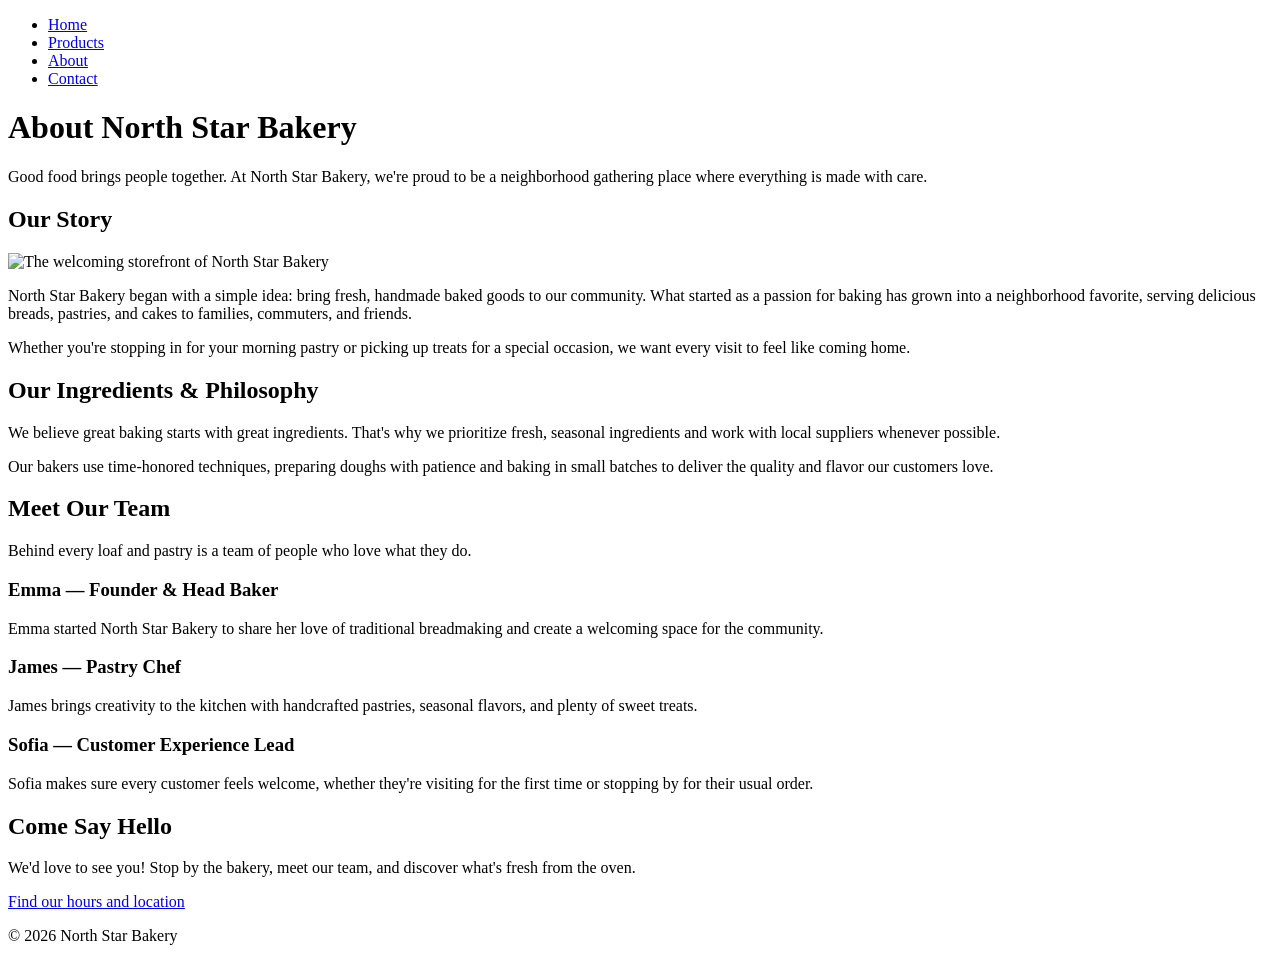
==== about.html @ 04a977d7 "Initial commit of task 2 files" ====
<!DOCTYPE html>
<html lang="en">

<head>
  <meta charset="UTF-8">
  <meta name="viewport" content="width=device-width, initial-scale=1.0">
  <title>North Star Bakery</title>
</head>

<body>
  <header>
    <nav aria-label="Main navigation">
      <ul>
        <li><a href="index.html">Home</a></li>
        <li><a href="products.html">Products</a></li>
        <li><a href="about.html">About</a></li>
        <li><a href="contact.html">Contact</a></li>
      </ul>
    </nav>
  </header>



  <main>
    <h1>About North Star Bakery</h1>
    <p>
      Good food brings people together. At North Star Bakery,
      we're proud to be a neighborhood gathering place where
      everything is made with care.
    </p>

    <section>
      <h2>Our Story</h2>
      <img src="media/bakery-storefront.jpg" alt="The welcoming storefront of North Star Bakery">
      <p>
        North Star Bakery began with a simple idea: bring fresh,
        handmade baked goods to our community. What started as
        a passion for baking has grown into a neighborhood
        favorite, serving delicious breads, pastries, and cakes
        to families, commuters, and friends.
      </p>
      <p>
        Whether you're stopping in for your morning pastry or
        picking up treats for a special occasion, we want every
        visit to feel like coming home.
      </p>
    </section>

    <section>
      <h2>Our Ingredients & Philosophy</h2>
      <p>
        We believe great baking starts with great ingredients.
        That's why we prioritize fresh, seasonal ingredients
        and work with local suppliers whenever possible.
      </p>
      <p>
        Our bakers use time-honored techniques, preparing doughs
        with patience and baking in small batches to deliver
        the quality and flavor our customers love.
      </p>
    </section>

    <section>
      <h2>Meet Our Team</h2>
      <p>
        Behind every loaf and pastry is a team of people who
        love what they do.
      </p>

      <h3>Emma — Founder & Head Baker</h3>
      <p>
        Emma started North Star Bakery to share her love of
        traditional breadmaking and create a welcoming space
        for the community.
      </p>

      <h3>James — Pastry Chef</h3>
      <p>
        James brings creativity to the kitchen with handcrafted
        pastries, seasonal flavors, and plenty of sweet treats.
      </p>

      <h3>Sofia — Customer Experience Lead</h3>
      <p>
        Sofia makes sure every customer feels welcome, whether
        they're visiting for the first time or stopping by
        for their usual order.
      </p>
    </section>

    <section>
      <h2>Come Say Hello</h2>
      <p>
        We'd love to see you! Stop by the bakery, meet our team,
        and discover what's fresh from the oven.
      </p>
      <p>
        <a href="contact.html">Find our hours and location</a>
      </p>
    </section>
  </main>


  <footer>
    <p>&copy; 2026 North Star Bakery</p>
  </footer>
</body>

</html>
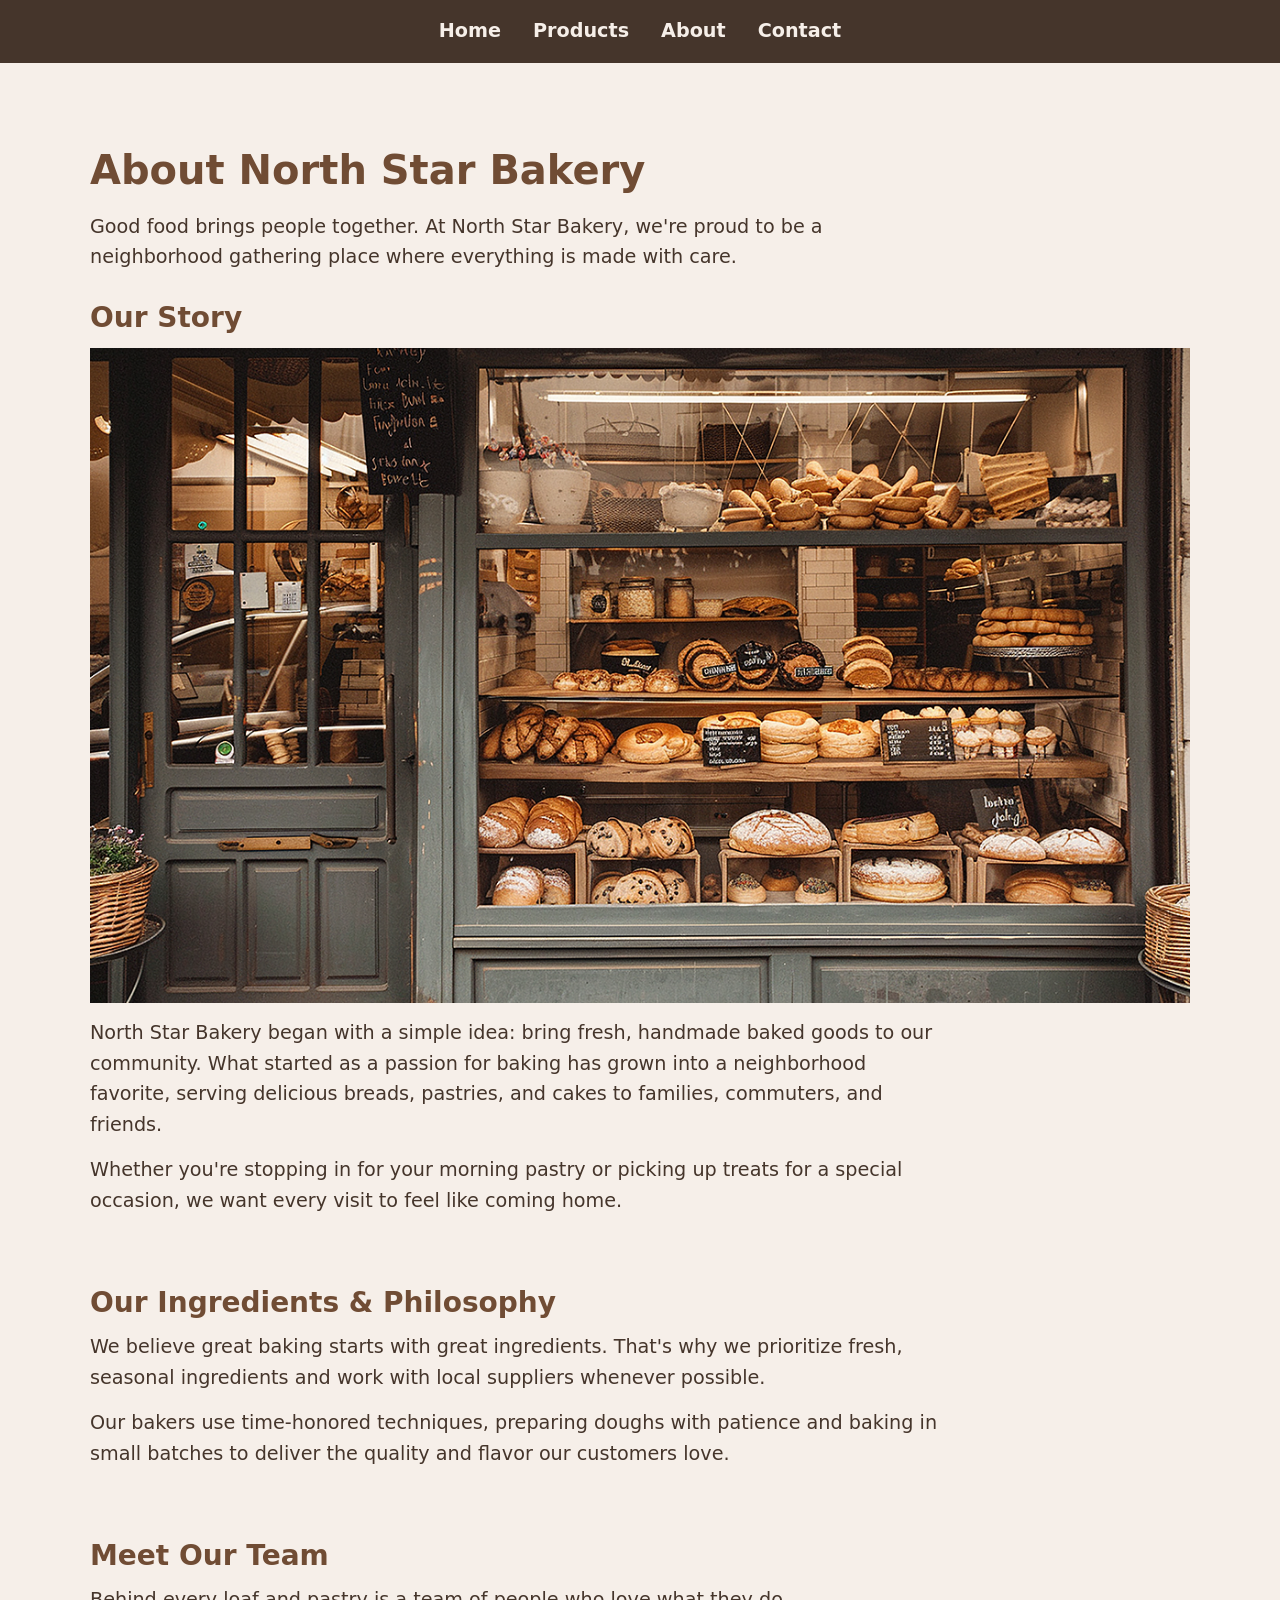
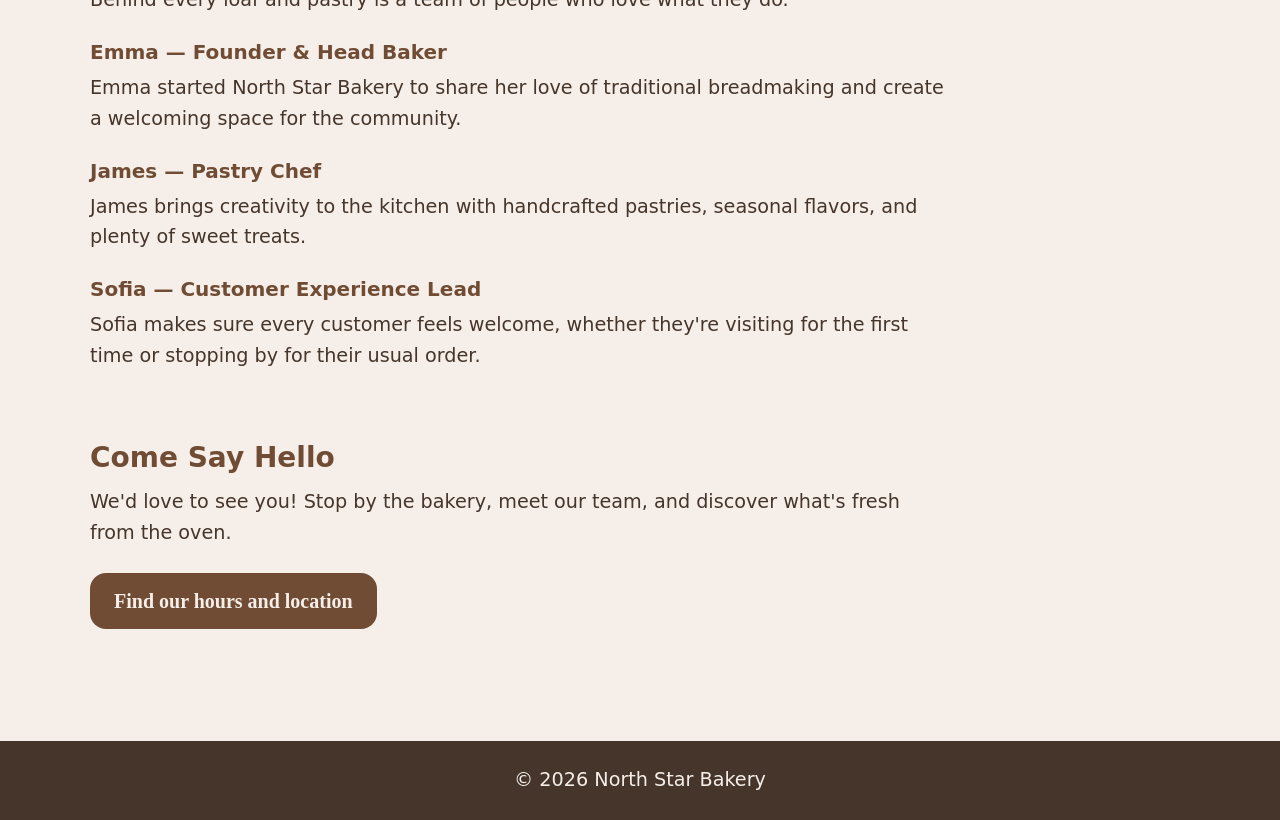
==== commit 45ef6d51: "Add initial styling" ====
--- a/about.html
+++ b/about.html
@@ -4,6 +4,7 @@
 <head>
   <meta charset="UTF-8">
   <meta name="viewport" content="width=device-width, initial-scale=1.0">
+  <link rel="stylesheet" href="css/styles.css">
   <title>North Star Bakery</title>
 </head>
 
@@ -31,7 +32,7 @@
 
     <section>
       <h2>Our Story</h2>
-      <img src="media/bakery-storefront.jpg" alt="The welcoming storefront of North Star Bakery">
+      <img src="images/bakery-storefront_c.png" alt="The welcoming storefront of North Star Bakery">
       <p>
         North Star Bakery began with a simple idea: bring fresh,
         handmade baked goods to our community. What started as
@@ -95,7 +96,7 @@
         and discover what's fresh from the oven.
       </p>
       <p>
-        <a href="contact.html">Find our hours and location</a>
+        <a href="contact.html" class="btn">Find our hours and location</a>
       </p>
     </section>
   </main>
--- a/css/styles.css
+++ b/css/styles.css
@@ -0,0 +1,237 @@
+/* North Star Bakery Styles v1.0 */
+
+/* Branding */
+:root {
+  --cream: #f6efe9;
+  --oat: #e1cfbc;
+  --taupe: #977b63;
+  --brown: #704c34;
+  --espresso: #45352b;
+  --font-body: Seravek, 'Gill Sans Nova', Ubuntu, Calibri, 'DejaVu Sans', source-sans-pro,
+    sans-serif;
+  --font-heading:Charter, 'Bitstream Charter', 'Sitka Text', Cambria, serif;
+  font-size: 16px;
+}
+
+body {
+  margin: 0;
+  background-color: var(--cream);
+  color: var(--espresso);
+  font-family:var(--font-body);
+  font-size: 1rem;
+  line-height: 1.6;
+}
+
+h1,
+h2,
+h3 {
+  color: var(--brown);
+  font-family: var(--font-heading)
+  line-height: 1.2;
+}
+
+h1 {
+  font-size: 2.5rem;
+}
+
+h2 {
+  font-size: 1.75rem;
+}
+
+h3 {
+  font-size: 1.25rem;
+}
+
+h1, h2, h3, h4, h5, h6 {
+  margin-bottom:.25em;
+}
+
+a {
+  color: var(--brown);
+}
+
+a:hover {
+  text-decoration: none;
+}
+
+/* Header and navigation */
+
+header {
+  background-color: var(--espresso);
+  padding: 1rem;
+}
+
+nav ul {
+  display: flex;
+  flex-wrap: wrap;
+  justify-content: center;
+  gap: 1rem 2rem;
+  margin: 0;
+  padding: 0;
+  list-style: none;
+}
+
+nav a {
+  color: var(--cream);
+  text-decoration: none;
+  font-weight: bold;
+}
+
+nav a:hover {
+  text-decoration: underline;
+}
+
+/* Main content */
+
+main {
+  max-width: 1100px;
+  margin: 0 auto;
+  padding: 1.5rem;
+}
+
+aside {
+  padding: 1.5rem 1rem;
+}
+
+section {
+  margin-bottom: 3rem;
+}
+
+p {
+  max-width: 70ch;
+  margin:.25em 0 .75em;
+}
+
+img,
+video {
+  max-width: 100%;
+  height: auto;
+}
+
+figure {
+  margin: 1.5rem 0;
+}
+
+figcaption {
+  font-style: italic;
+}
+
+audio {
+  max-width: 100%;
+}
+
+/* Forms */
+
+fieldset {
+  border: 1px solid var(--taupe);
+  border-radius: 8px;
+  margin-bottom: 1.5rem;
+  padding: 1rem;
+}
+
+legend {
+  font-weight: bold;
+}
+
+label {
+  display: block;
+  font-weight: bold;
+  margin-bottom: 0.25rem;
+}
+
+input,
+select,
+textarea {
+  box-sizing: border-box;
+  width: 100%;
+  max-width: 500px;
+  padding: 0.75rem;
+  border: 1px solid var(--taupe);
+  border-radius: 4px;
+  font: inherit;
+}
+
+button, .btn {
+  background-color: var(--brown);
+  color: var(--cream);
+  padding: 0.75rem 1.5rem;
+  border: none;
+  border-radius: 1rem;
+  font-size:1.25rem;
+  font-weight: bold;
+  font-family:var(--font-heading);
+  cursor: pointer;
+  margin-top:.5em;
+}
+
+button:hover, .btn:hover {
+  background-color: var(--espresso);
+}
+
+a:focus-visible,
+button:focus-visible,
+input:focus-visible,
+select:focus-visible,
+textarea:focus-visible {
+  outline: 2px solid var(--brown);
+  outline-offset: 3px;
+}
+
+/* Footer */
+
+footer {
+  background-color: var(--espresso);
+  color: var(--cream);
+  text-align: center;
+  padding: 1.5rem;
+}
+
+footer p {
+  margin: 0 auto;
+}
+
+/* Specific Styles */
+.btn {
+  display:inline-block;
+  text-decoration: none;
+}
+
+/* Larger screens */
+
+@media (min-width: 960px) {
+  body {
+    font-size:1.2rem;
+  }
+  main {
+    padding: 3rem 2rem;
+  }
+
+  aside {
+    padding: 3.5rem 1.5rem;
+  }
+
+  section {
+    margin-bottom: 4rem;
+  }
+
+  .cols {
+    display: flex;
+    gap: 1.5em;
+  }
+  .col-1 {
+    flex: 1;
+  }
+
+  .col-2 {
+    flex: 2;
+  }
+
+  .col-1, .col-2 {
+    min-width: 0;
+  }
+
+  .main-container {
+    max-width: 1100px;
+    margin: 0 auto;
+  }
+}
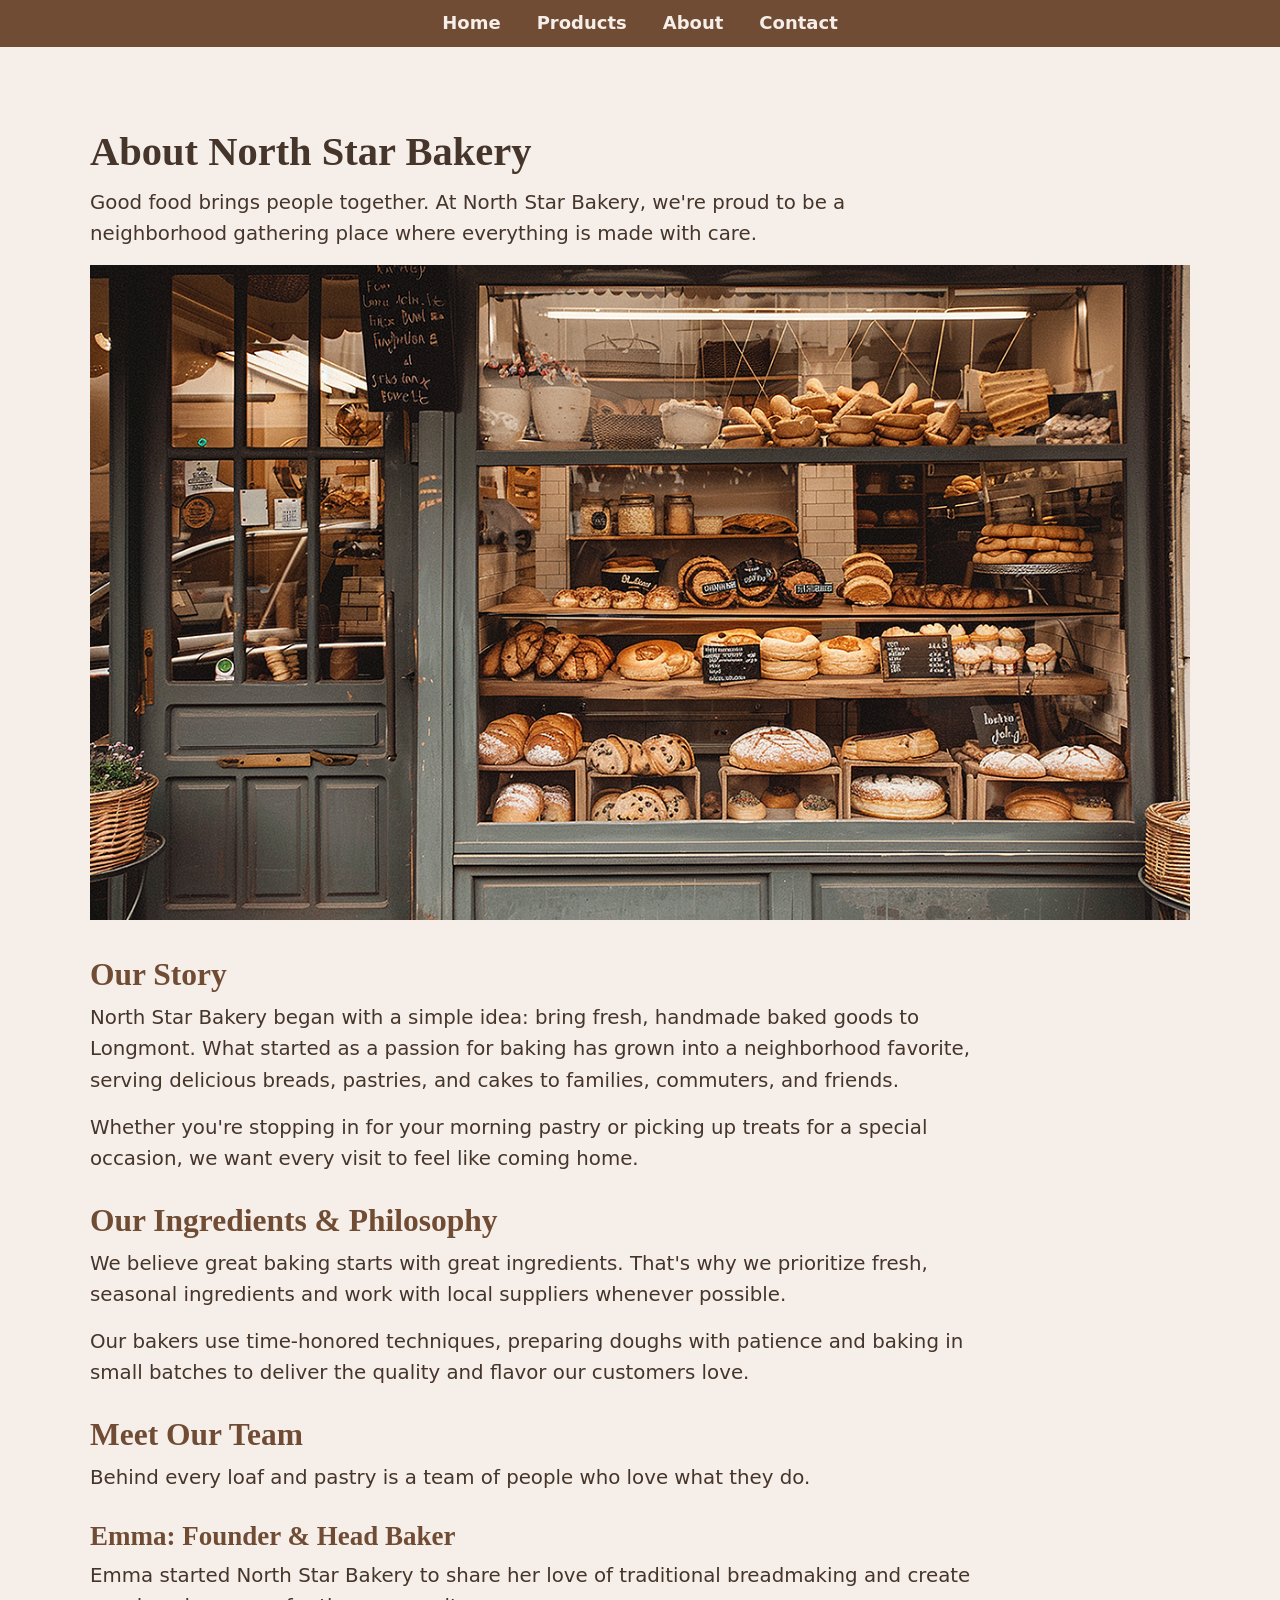
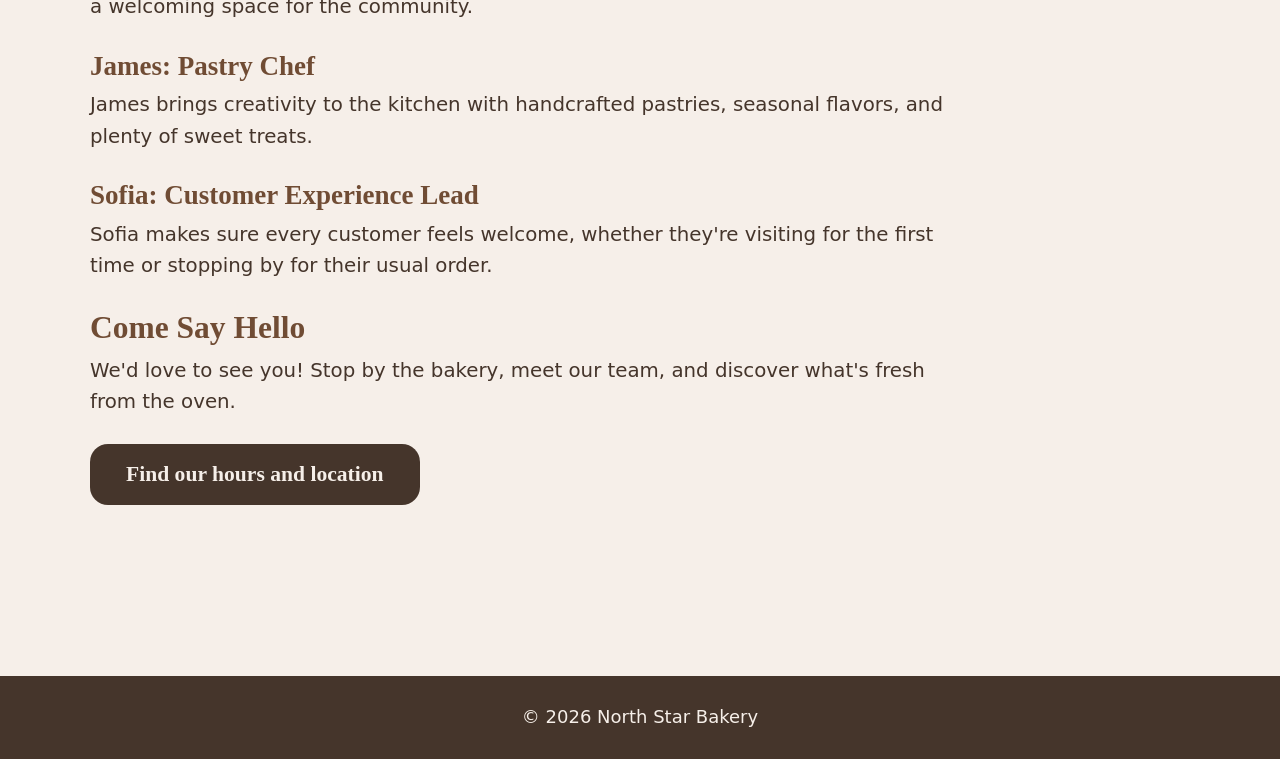
==== commit a9cde185: "Refined styling" ====
--- a/about.html
+++ b/about.html
@@ -31,11 +31,12 @@
     </p>
 
     <section>
+      <img src="images/bakery-storefront_c.png" alt="The welcoming storefront of North Star Bakery">
       <h2>Our Story</h2>
-      <img src="images/bakery-storefront_c.png" alt="The welcoming storefront of North Star Bakery">
+
       <p>
         North Star Bakery began with a simple idea: bring fresh,
-        handmade baked goods to our community. What started as
+        handmade baked goods to Longmont. What started as
         a passion for baking has grown into a neighborhood
         favorite, serving delicious breads, pastries, and cakes
         to families, commuters, and friends.
@@ -68,20 +69,20 @@
         love what they do.
       </p>
 
-      <h3>Emma — Founder & Head Baker</h3>
+      <h3>Emma: Founder & Head Baker</h3>
       <p>
         Emma started North Star Bakery to share her love of
         traditional breadmaking and create a welcoming space
         for the community.
       </p>
 
-      <h3>James — Pastry Chef</h3>
+      <h3>James: Pastry Chef</h3>
       <p>
         James brings creativity to the kitchen with handcrafted
         pastries, seasonal flavors, and plenty of sweet treats.
       </p>
 
-      <h3>Sofia — Customer Experience Lead</h3>
+      <h3>Sofia: Customer Experience Lead</h3>
       <p>
         Sofia makes sure every customer feels welcome, whether
         they're visiting for the first time or stopping by
--- a/css/styles.css
+++ b/css/styles.css
@@ -7,17 +7,18 @@
   --taupe: #977b63;
   --brown: #704c34;
   --espresso: #45352b;
-  --font-body: Seravek, 'Gill Sans Nova', Ubuntu, Calibri, 'DejaVu Sans', source-sans-pro,
+  --font-body:
+    Seravek, 'Gill Sans Nova', Ubuntu, Calibri, 'DejaVu Sans', source-sans-pro,
     sans-serif;
-  --font-heading:Charter, 'Bitstream Charter', 'Sitka Text', Cambria, serif;
-  font-size: 16px;
+  --font-heading: Charter, 'Bitstream Charter', 'Sitka Text', Cambria, serif;
+  font-size: 17px;
 }
 
 body {
   margin: 0;
   background-color: var(--cream);
   color: var(--espresso);
-  font-family:var(--font-body);
+  font-family: var(--font-body);
   font-size: 1rem;
   line-height: 1.6;
 }
@@ -26,12 +27,14 @@
 h2,
 h3 {
   color: var(--brown);
-  font-family: var(--font-heading)
+  font-family: var(--font-heading);
   line-height: 1.2;
+  font-weight: bold;
 }
 
 h1 {
-  font-size: 2.5rem;
+  font-size: 2.25rem;
+  color: var(--espresso);
 }
 
 h2 {
@@ -39,11 +42,17 @@
 }
 
 h3 {
-  font-size: 1.25rem;
-}
-
-h1, h2, h3, h4, h5, h6 {
-  margin-bottom:.25em;
+  font-size: 1.5rem;
+}
+
+h1,
+h2,
+h3,
+h4,
+h5,
+h6 {
+  margin-bottom: 0.25em;
+  line-height: 1.2;
 }
 
 a {
@@ -58,7 +67,9 @@
 
 header {
   background-color: var(--espresso);
-  padding: 1rem;
+  display: flex;
+  justify-content: center;
+  flex-direction: column;
 }
 
 nav ul {
@@ -67,8 +78,9 @@
   justify-content: center;
   gap: 1rem 2rem;
   margin: 0;
-  padding: 0;
+  padding: 0.5rem 0;
   list-style: none;
+  background: var(--brown);
 }
 
 nav a {
@@ -90,22 +102,26 @@
 }
 
 aside {
-  padding: 1.5rem 1rem;
+  padding: 0 1.5rem;
 }
 
 section {
-  margin-bottom: 3rem;
+  margin-bottom: 1.5rem;
 }
 
 p {
   max-width: 70ch;
-  margin:.25em 0 .75em;
+  margin: 0.25em 0 0.75em;
 }
 
 img,
 video {
   max-width: 100%;
   height: auto;
+}
+
+img {
+  object-fit: cover;
 }
 
 figure {
@@ -151,21 +167,23 @@
   font: inherit;
 }
 
-button, .btn {
-  background-color: var(--brown);
-  color: var(--cream);
-  padding: 0.75rem 1.5rem;
+button,
+.btn {
+  background-color: var(--espresso);
+  color: var(--cream);
+  padding: 0.75rem 2rem;
   border: none;
   border-radius: 1rem;
-  font-size:1.25rem;
-  font-weight: bold;
-  font-family:var(--font-heading);
+  font-size: 1.2rem;
+  font-weight: bold;
+  font-family: var(--font-heading);
   cursor: pointer;
-  margin-top:.5em;
-}
-
-button:hover, .btn:hover {
-  background-color: var(--espresso);
+  margin-top: 0.5em;
+}
+
+button:hover,
+.btn:hover {
+  background-color: var(--brown);
 }
 
 a:focus-visible,
@@ -184,6 +202,7 @@
   color: var(--cream);
   text-align: center;
   padding: 1.5rem;
+  margin-top: 5rem;
 }
 
 footer p {
@@ -192,26 +211,30 @@
 
 /* Specific Styles */
 .btn {
-  display:inline-block;
-  text-decoration: none;
+  display: inline-block;
+  text-decoration: none;
+}
+
+.site-logo {
+  font-family: var(--font-heading);
+  font-size: 2rem;
+  font-weight: bold;
+  color: var(--cream);
+  text-decoration: none;
+  text-align: center;
+  padding: 1rem 0;
 }
 
 /* Larger screens */
 
 @media (min-width: 960px) {
-  body {
-    font-size:1.2rem;
-  }
+  :root {
+    font-size: 18px;
+  }
+
   main {
     padding: 3rem 2rem;
-  }
-
-  aside {
-    padding: 3.5rem 1.5rem;
-  }
-
-  section {
-    margin-bottom: 4rem;
+    font-size: 1.1rem;
   }
 
   .cols {
@@ -226,7 +249,12 @@
     flex: 2;
   }
 
-  .col-1, .col-2 {
+  .cols aside {
+    padding: 3.5rem 1.5rem;
+  }
+
+  .col-1,
+  .col-2 {
     min-width: 0;
   }
 
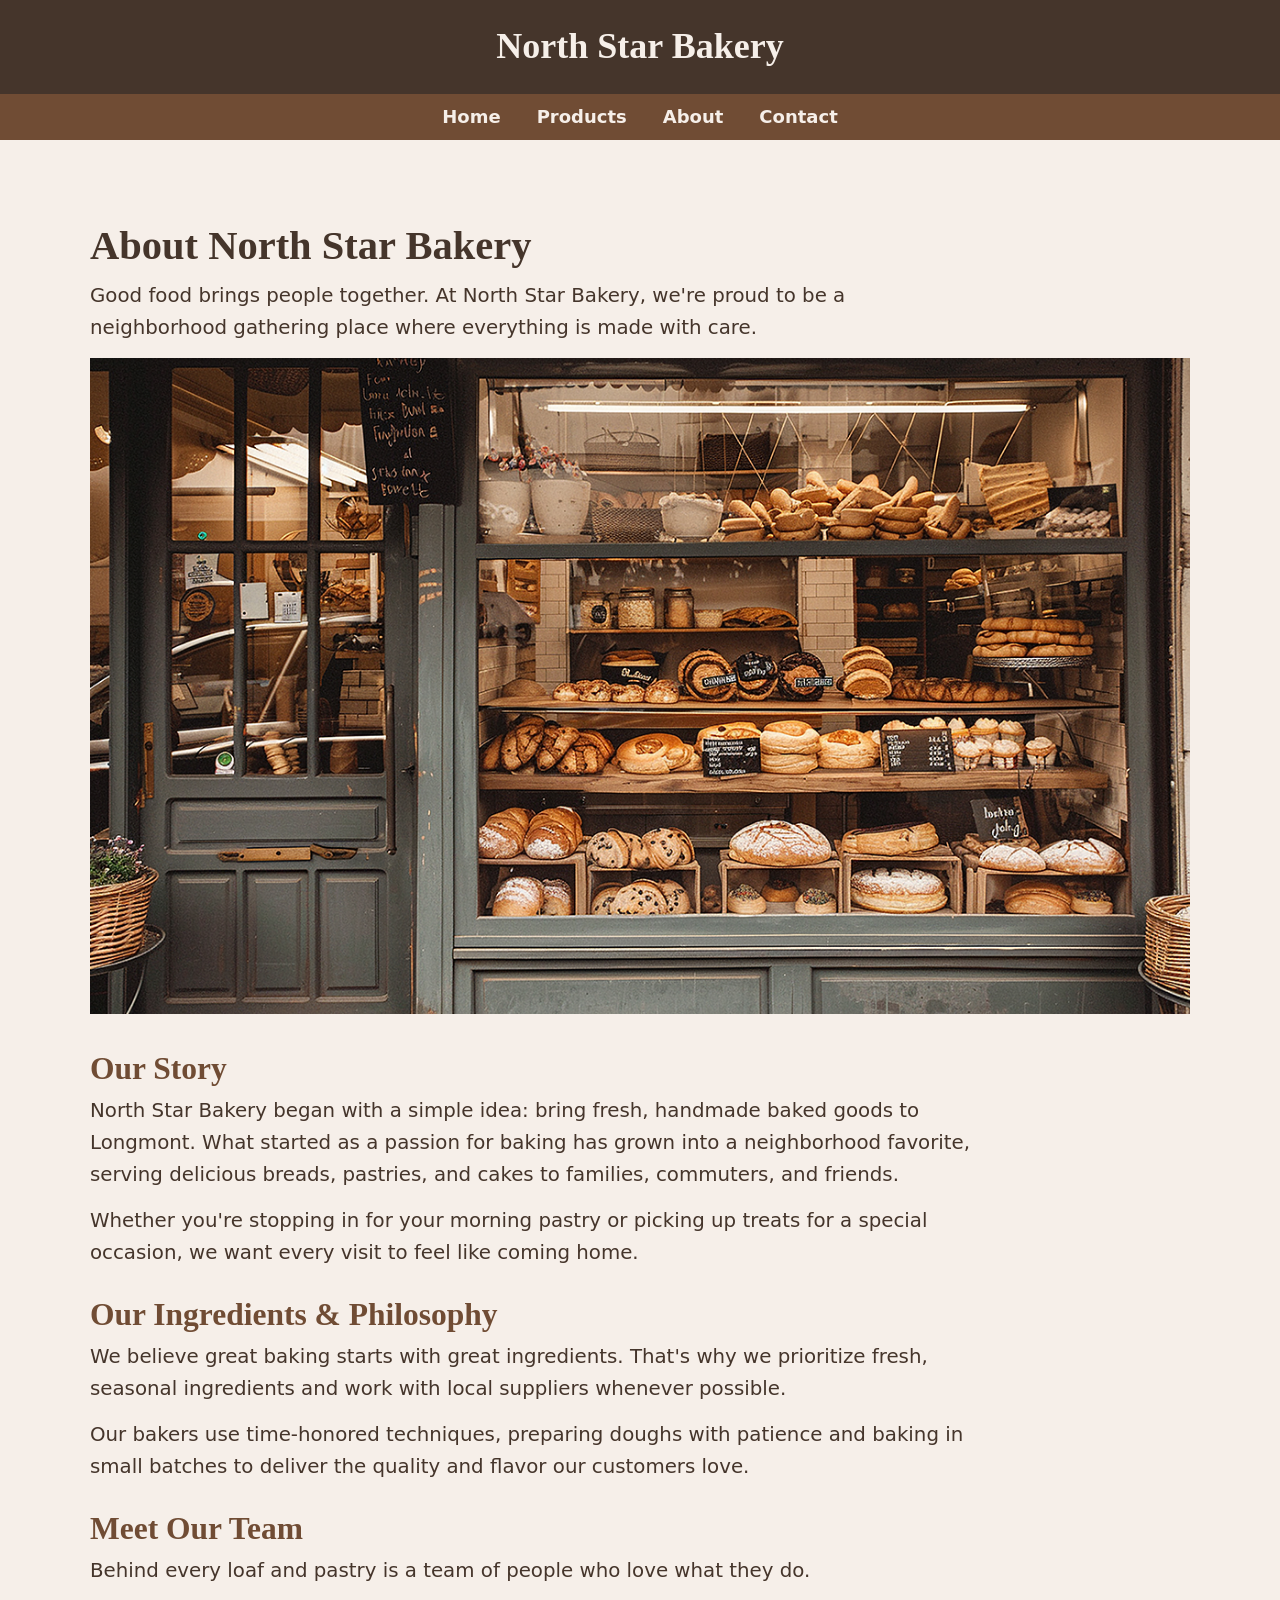
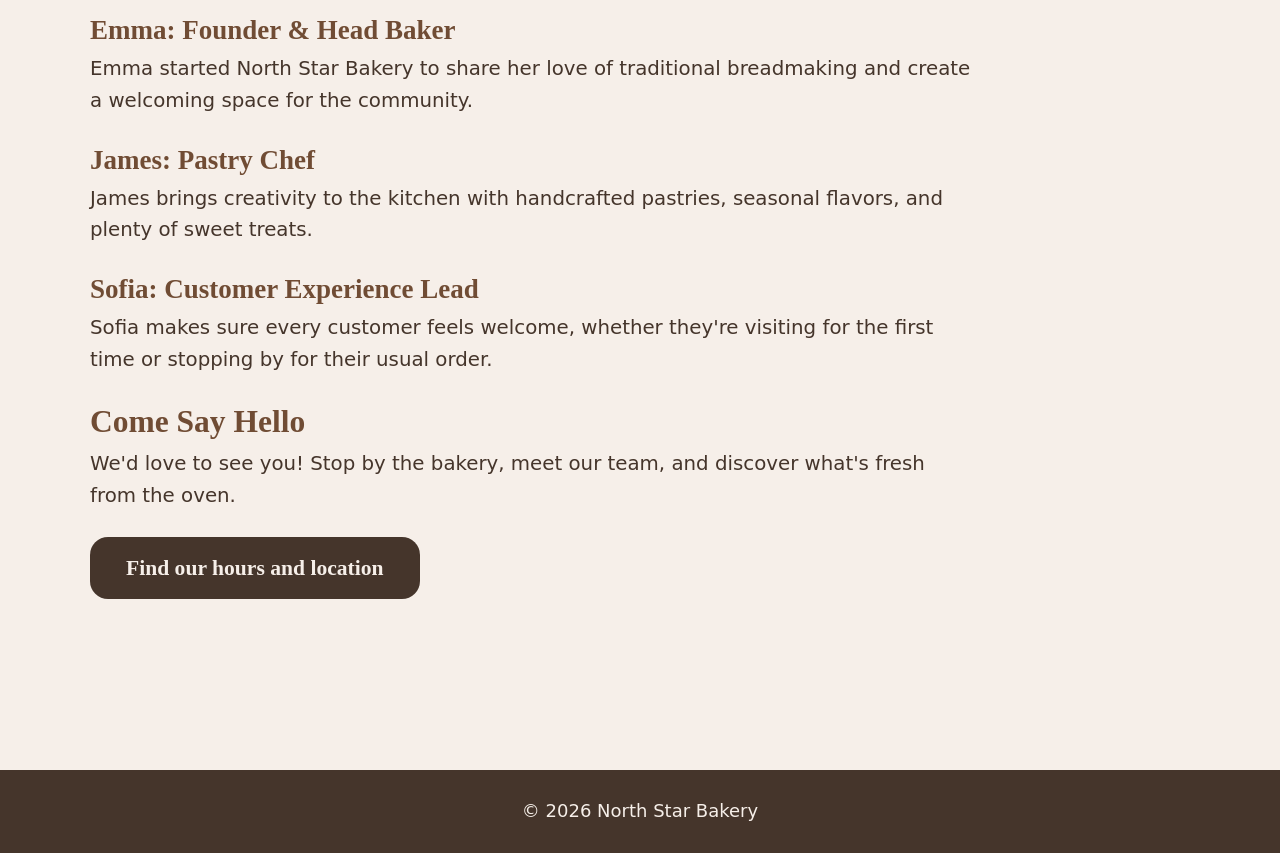
==== commit 6bb676e5: "Added logo to other pages" ====
--- a/about.html
+++ b/about.html
@@ -10,6 +10,7 @@
 
 <body>
   <header>
+    <a href="/" class="site-logo">North Star Bakery</a>
     <nav aria-label="Main navigation">
       <ul>
         <li><a href="index.html">Home</a></li>
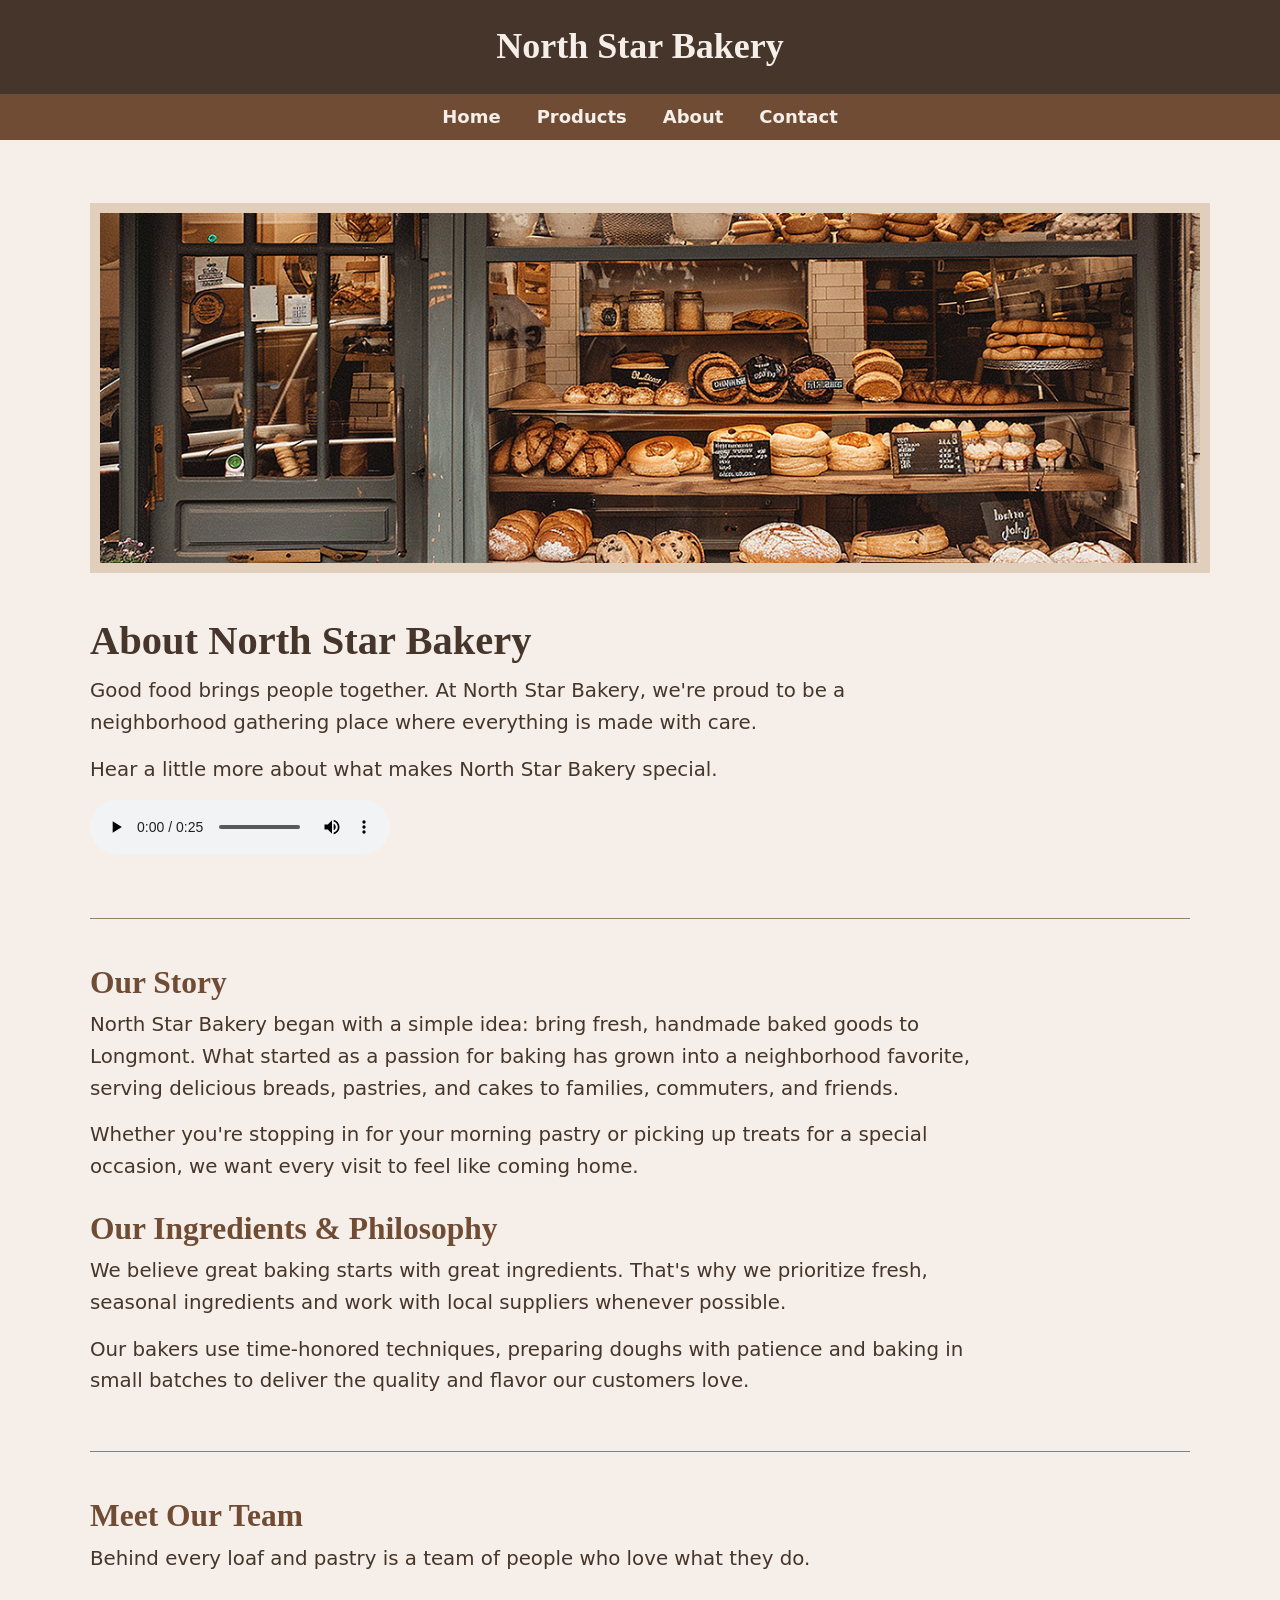
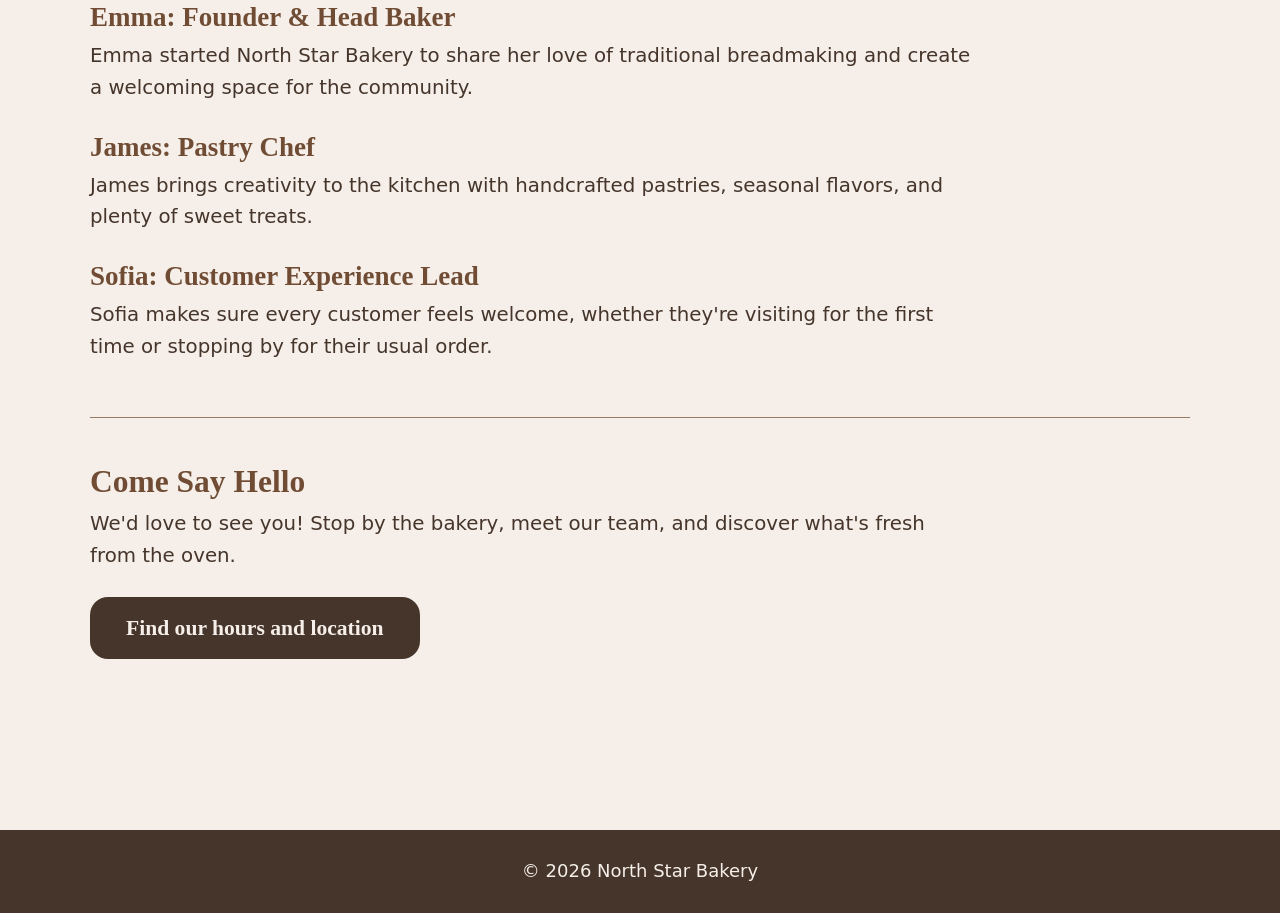
==== commit 3332c8c8: "Continued styling tweaks" ====
--- a/about.html
+++ b/about.html
@@ -21,18 +21,27 @@
     </nav>
   </header>
 
-
-
   <main>
-    <h1>About North Star Bakery</h1>
-    <p>
-      Good food brings people together. At North Star Bakery,
-      we're proud to be a neighborhood gathering place where
-      everything is made with care.
-    </p>
 
     <section>
-      <img src="images/bakery-storefront_c.png" alt="The welcoming storefront of North Star Bakery">
+      <img src="images/bakery-storefront_c.png" alt="The welcoming storefront of North Star Bakery" class="hero">
+      <h1>About North Star Bakery</h1>
+      <p>
+        Good food brings people together. At North Star Bakery,
+        we're proud to be a neighborhood gathering place where
+        everything is made with care.
+      </p>
+      <p>
+        Hear a little more about what makes North Star Bakery special.
+      </p>
+      <audio controls>
+        <source src="media/bakery-welcome_c.mp3" type="audio/mpeg">
+        Your browser does not support the audio element.
+      </audio>
+    </section>
+    <hr>
+    <section>
+
       <h2>Our Story</h2>
 
       <p>
@@ -62,7 +71,7 @@
         the quality and flavor our customers love.
       </p>
     </section>
-
+    <hr>
     <section>
       <h2>Meet Our Team</h2>
       <p>
@@ -90,7 +99,7 @@
         for their usual order.
       </p>
     </section>
-
+    <hr>
     <section>
       <h2>Come Say Hello</h2>
       <p>
--- a/css/styles.css
+++ b/css/styles.css
@@ -98,7 +98,7 @@
 main {
   max-width: 1100px;
   margin: 0 auto;
-  padding: 1.5rem;
+  padding: 1.5rem 2rem;
 }
 
 aside {
@@ -118,6 +118,8 @@
 video {
   max-width: 100%;
   height: auto;
+  border: 10px solid var(--oat);
+  margin-top: 0.5rem;
 }
 
 img {
@@ -130,6 +132,7 @@
 
 figcaption {
   font-style: italic;
+  line-height: 1.3;
 }
 
 audio {
@@ -143,16 +146,20 @@
   border-radius: 8px;
   margin-bottom: 1.5rem;
   padding: 1rem;
+  background: rgba(255, 255, 255, 0.3);
 }
 
 legend {
   font-weight: bold;
+  font-family: var(--font-heading);
+  font-size: 1.3rem;
 }
 
 label {
   display: block;
   font-weight: bold;
   margin-bottom: 0.25rem;
+  color: var(--brown);
 }
 
 input,
@@ -209,6 +216,12 @@
   margin: 0 auto;
 }
 
+hr {
+  border: 0;
+  border-top: 1px solid var(--taupe);
+  margin: 3rem 0 2.5rem;
+}
+
 /* Specific Styles */
 .btn {
   display: inline-block;
@@ -225,6 +238,19 @@
   padding: 1rem 0;
 }
 
+.hero {
+  max-height: 350px;
+  width: 100%;
+}
+
+.hero-home {
+  max-height: 500px;
+}
+
+.hr-sm {
+  margin: 1.5rem 0 1rem;
+}
+
 /* Larger screens */
 
 @media (min-width: 960px) {
@@ -241,6 +267,9 @@
     display: flex;
     gap: 1.5em;
   }
+  .col {
+    flex: 1;
+  }
   .col-1 {
     flex: 1;
   }
@@ -262,4 +291,19 @@
     max-width: 1100px;
     margin: 0 auto;
   }
-}
+
+  .img-right {
+    float: right;
+    margin-bottom: 1.5rem;
+    margin-left: 2rem;
+  }
+  .max-w-phone {
+    max-width: 400px;
+  }
+  .max-w-tablet {
+    max-width: 750px;
+  }
+  .max-w-screen {
+    max-width: 960px;
+  }
+}
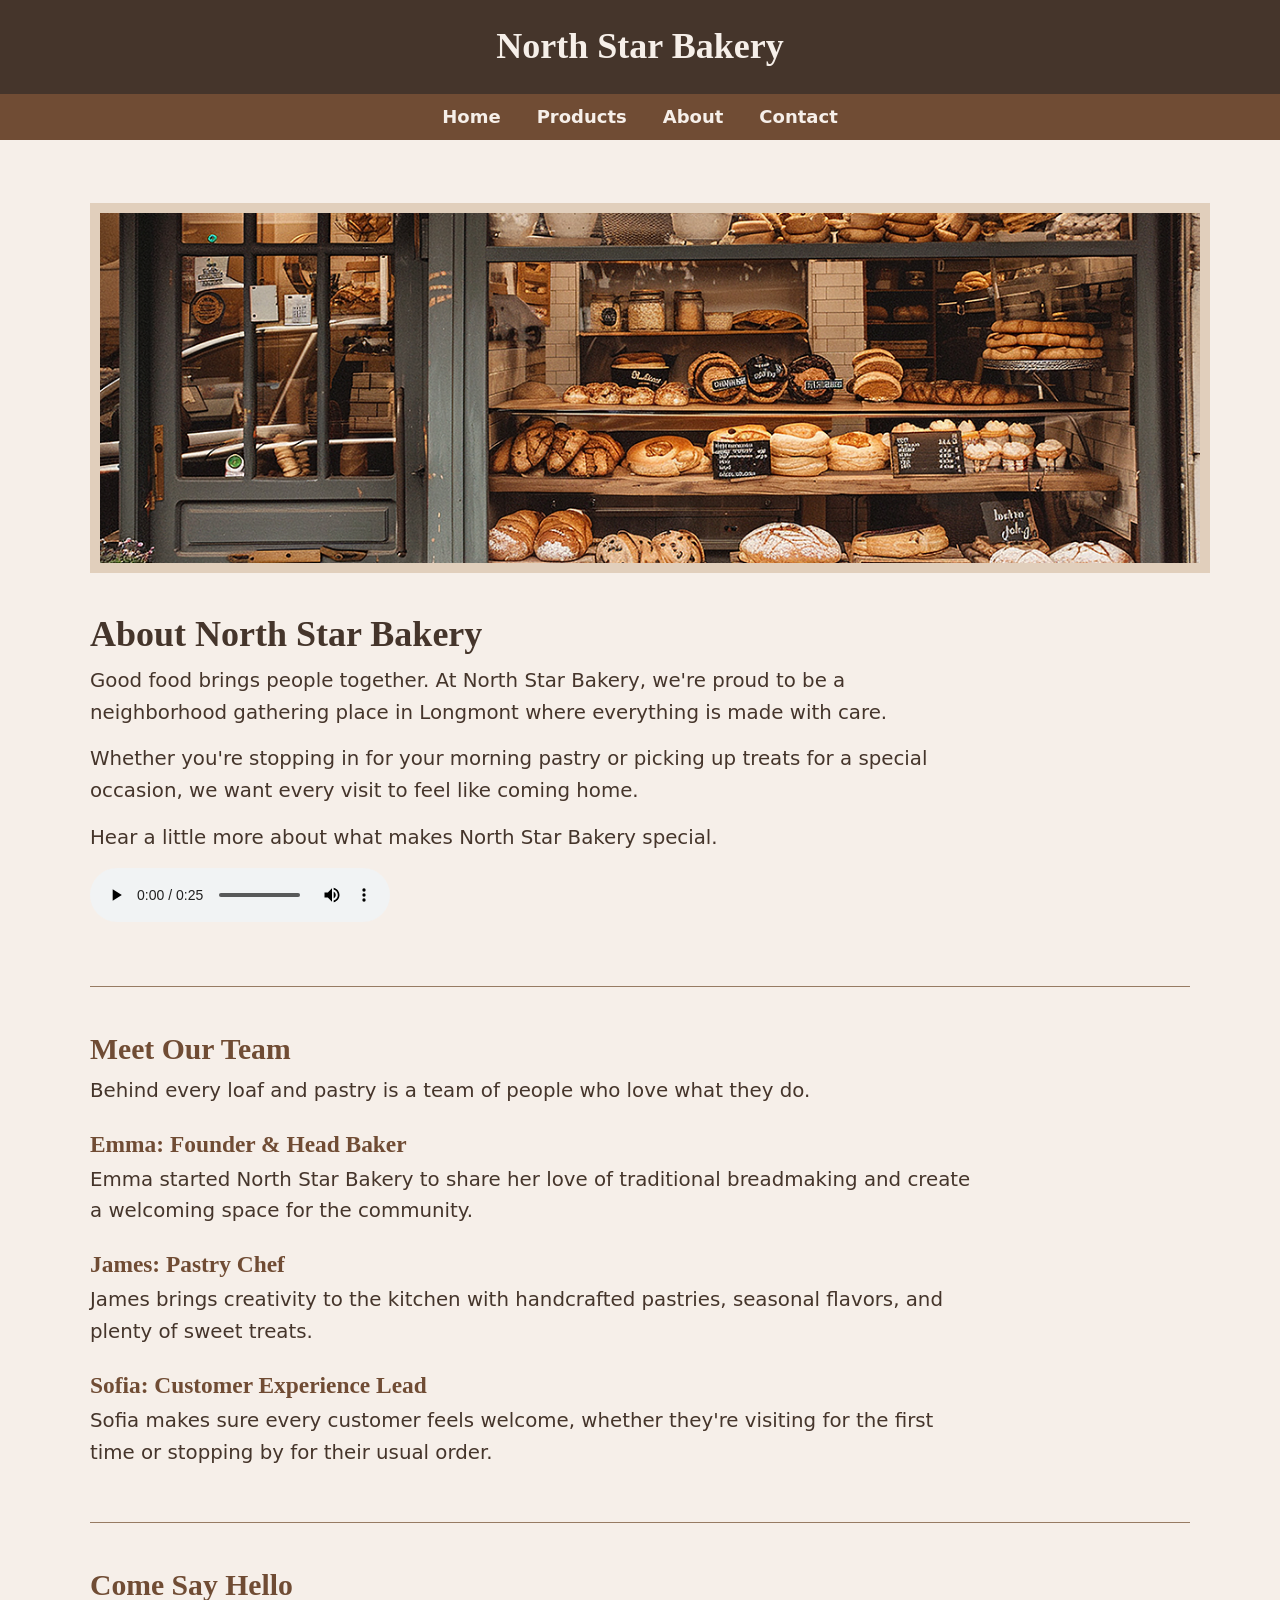
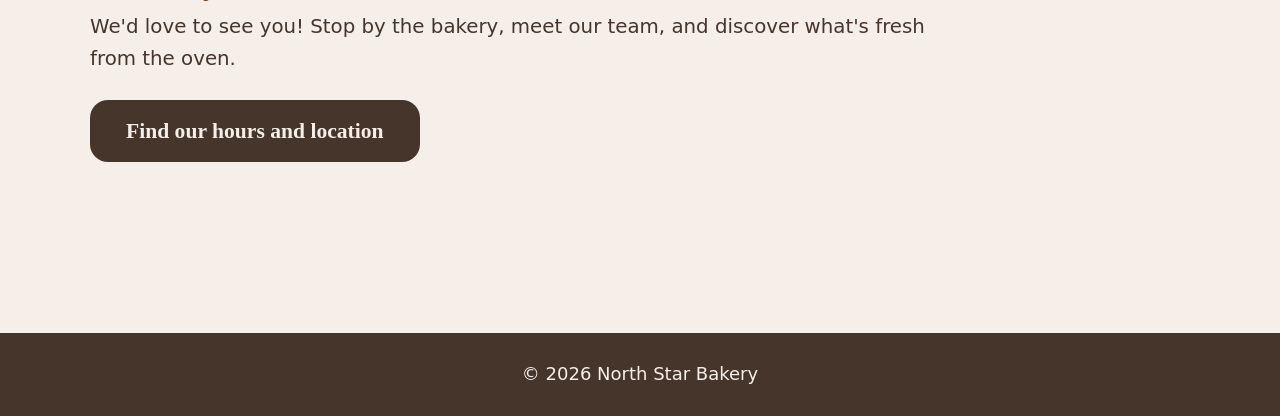
==== commit a85d5d5f: "More styling and content updates" ====
--- a/about.html
+++ b/about.html
@@ -28,8 +28,13 @@
       <h1>About North Star Bakery</h1>
       <p>
         Good food brings people together. At North Star Bakery,
-        we're proud to be a neighborhood gathering place where
+        we're proud to be a neighborhood gathering place in Longmont where
         everything is made with care.
+      </p>
+      <p>
+        Whether you're stopping in for your morning pastry or
+        picking up treats for a special occasion, we want every
+        visit to feel like coming home.
       </p>
       <p>
         Hear a little more about what makes North Star Bakery special.
@@ -39,38 +44,7 @@
         Your browser does not support the audio element.
       </audio>
     </section>
-    <hr>
-    <section>
 
-      <h2>Our Story</h2>
-
-      <p>
-        North Star Bakery began with a simple idea: bring fresh,
-        handmade baked goods to Longmont. What started as
-        a passion for baking has grown into a neighborhood
-        favorite, serving delicious breads, pastries, and cakes
-        to families, commuters, and friends.
-      </p>
-      <p>
-        Whether you're stopping in for your morning pastry or
-        picking up treats for a special occasion, we want every
-        visit to feel like coming home.
-      </p>
-    </section>
-
-    <section>
-      <h2>Our Ingredients & Philosophy</h2>
-      <p>
-        We believe great baking starts with great ingredients.
-        That's why we prioritize fresh, seasonal ingredients
-        and work with local suppliers whenever possible.
-      </p>
-      <p>
-        Our bakers use time-honored techniques, preparing doughs
-        with patience and baking in small batches to deliver
-        the quality and flavor our customers love.
-      </p>
-    </section>
     <hr>
     <section>
       <h2>Meet Our Team</h2>
--- a/css/styles.css
+++ b/css/styles.css
@@ -11,6 +11,9 @@
     Seravek, 'Gill Sans Nova', Ubuntu, Calibri, 'DejaVu Sans', source-sans-pro,
     sans-serif;
   --font-heading: Charter, 'Bitstream Charter', 'Sitka Text', Cambria, serif;
+}
+
+html {
   font-size: 17px;
 }
 
@@ -33,16 +36,16 @@
 }
 
 h1 {
-  font-size: 2.25rem;
+  font-size: 2rem;
   color: var(--espresso);
 }
 
 h2 {
-  font-size: 1.75rem;
+  font-size: 1.65rem;
 }
 
 h3 {
-  font-size: 1.5rem;
+  font-size: 1.3rem;
 }
 
 h1,
@@ -133,6 +136,7 @@
 figcaption {
   font-style: italic;
   line-height: 1.3;
+  font-size: 1rem;
 }
 
 audio {
@@ -254,7 +258,7 @@
 /* Larger screens */
 
 @media (min-width: 960px) {
-  :root {
+  html {
     font-size: 18px;
   }
 
@@ -268,9 +272,6 @@
     gap: 1.5em;
   }
   .col {
-    flex: 1;
-  }
-  .col-1 {
     flex: 1;
   }
 
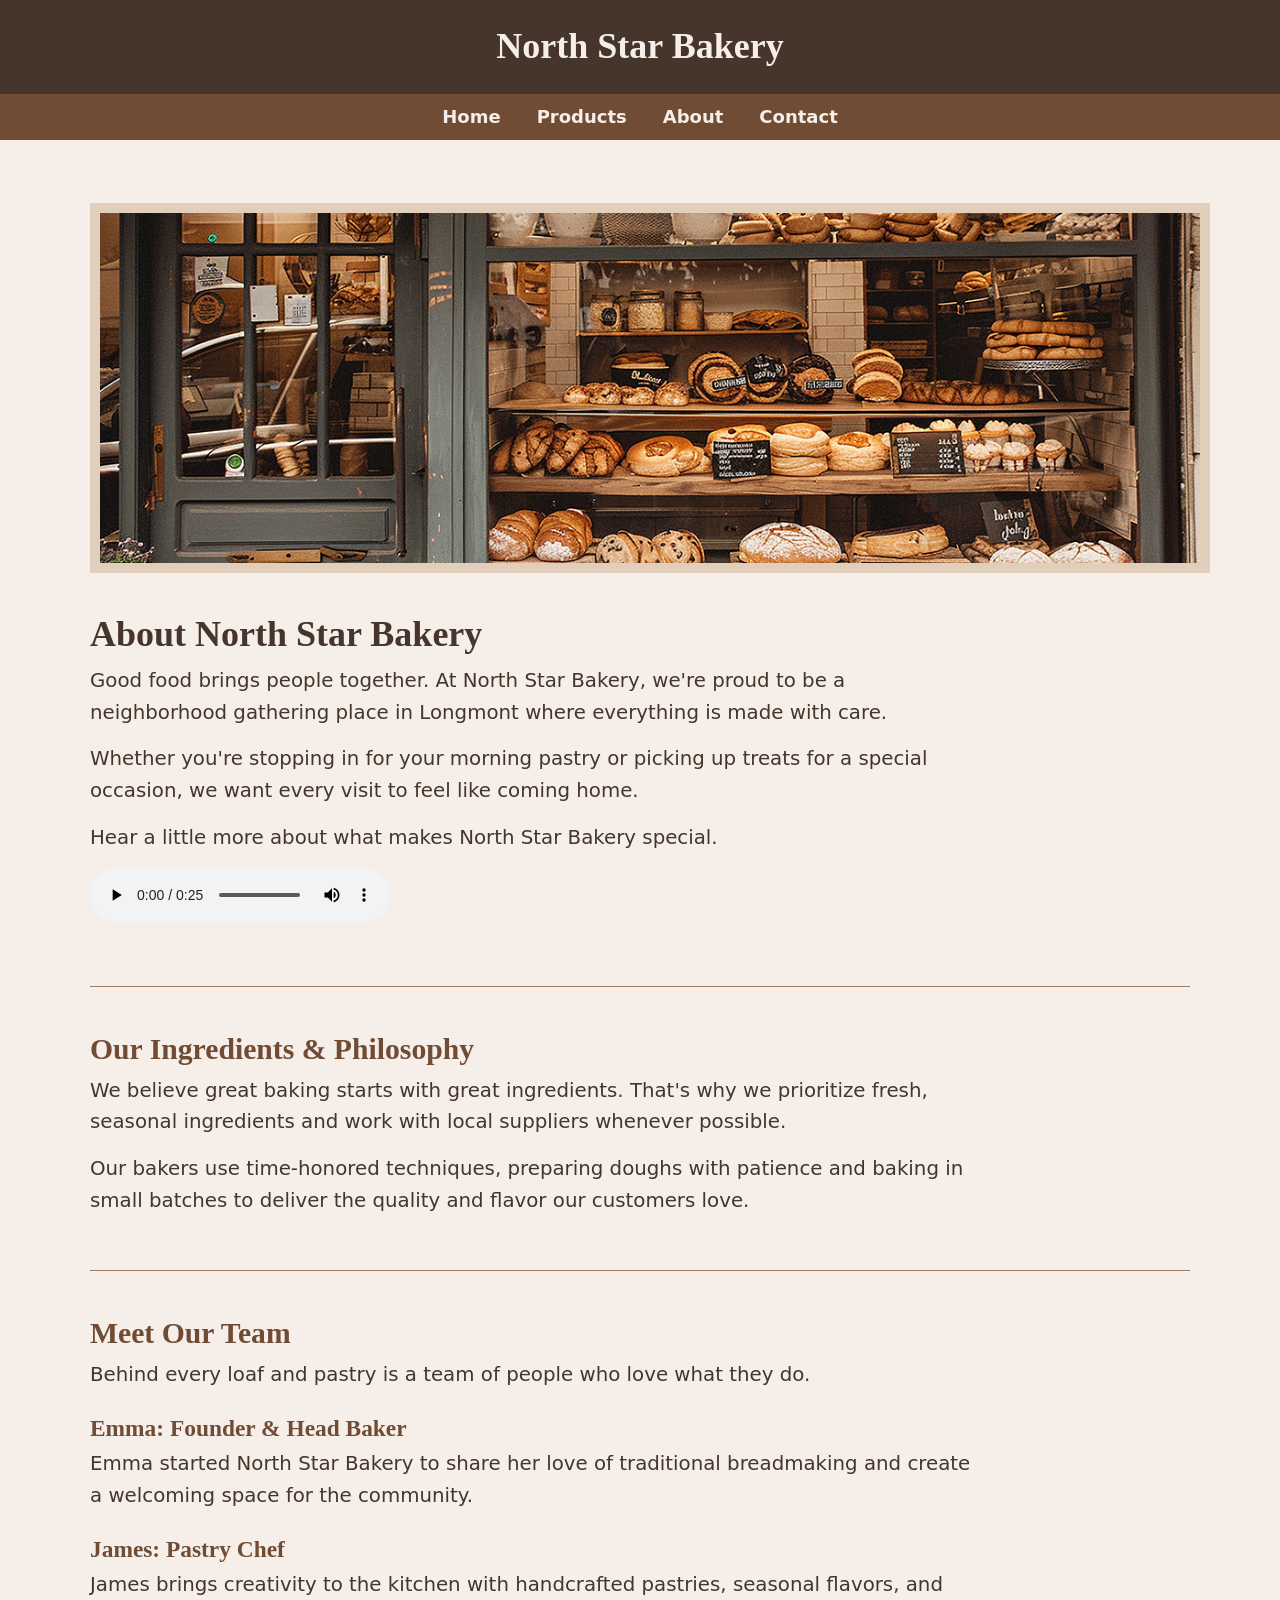
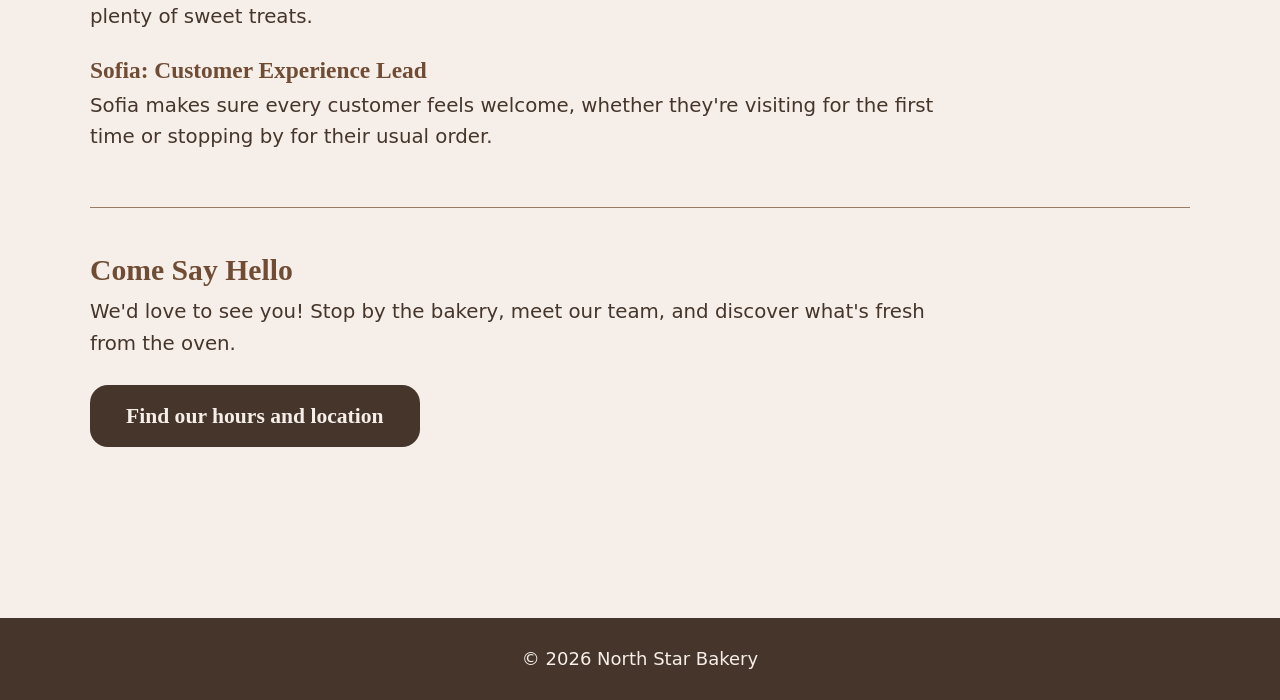
==== commit 8cd9a675: "Add philosophy back to About page" ====
--- a/about.html
+++ b/about.html
@@ -44,7 +44,20 @@
         Your browser does not support the audio element.
       </audio>
     </section>
-
+    <hr>
+    <section>
+      <h2>Our Ingredients & Philosophy</h2>
+      <p>
+        We believe great baking starts with great ingredients.
+        That's why we prioritize fresh, seasonal ingredients
+        and work with local suppliers whenever possible.
+      </p>
+      <p>
+        Our bakers use time-honored techniques, preparing doughs
+        with patience and baking in small batches to deliver
+        the quality and flavor our customers love.
+      </p>
+    </section>
     <hr>
     <section>
       <h2>Meet Our Team</h2>
